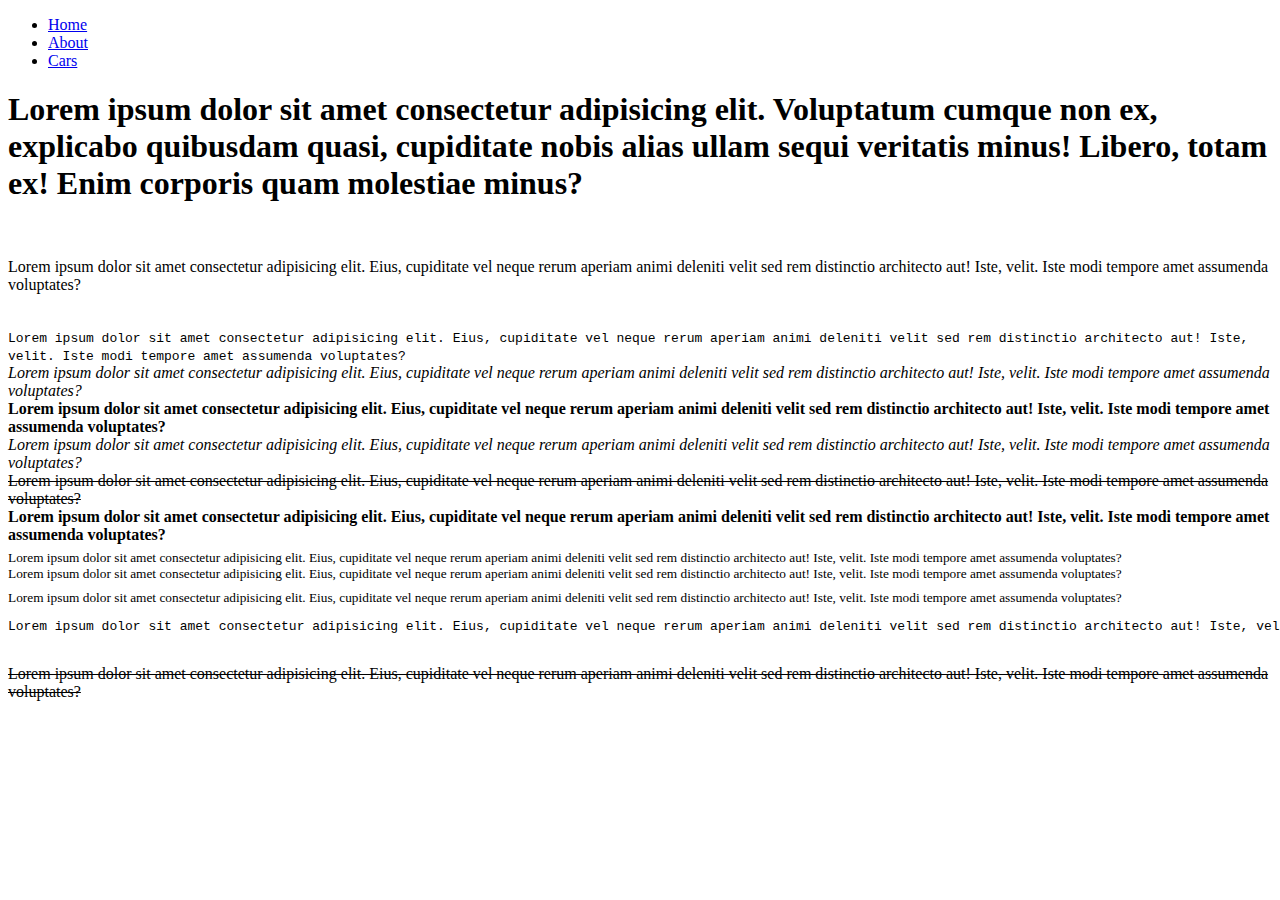
==== WebPage/Index.html @ 8db14744 "fuking hell git" ====
<!DOCTYPE html>
<html lang="en">

<head>
    <meta charset="UTF-8">
    <meta name="viewport" content="width=device-width, initial-scale=1.0">
    <title>BuyMyCar</title>
    <link rel="stylesheet" href="a">
</head>

<body>
    <nav>
        
    </nav>
    <div>
        <ul >
            <li><a href="Index.html">Home</a></li>
            <li><a href="/WebPage/Page/Decription.html">About</a></li>
            <li><a href="/WebPage/Page/Galery.html">Cars</a></li>
        </ul>
    </div>

    <section>

    </section>




    <h1>Lorem ipsum dolor sit amet consectetur adipisicing elit. Voluptatum cumque non ex, explicabo quibusdam quasi,
        cupiditate nobis alias ullam sequi veritatis minus! Libero, totam ex! Enim corporis quam molestiae minus?</h1>
    <br>
    <p>Lorem ipsum dolor sit amet consectetur adipisicing elit. Eius, cupiditate vel neque rerum aperiam animi deleniti
        velit sed rem distinctio architecto aut! Iste, velit. Iste modi tempore amet assumenda voluptates?</p>
    <br>
    <code>Lorem ipsum dolor sit amet consectetur adipisicing elit. Eius, cupiditate vel neque rerum aperiam animi deleniti velit sed rem distinctio architecto aut! Iste, velit. Iste modi tempore amet assumenda voluptates?</code>
    <br>
    <cite>Lorem ipsum dolor sit amet consectetur adipisicing elit. Eius, cupiditate vel neque rerum aperiam animi
        deleniti velit sed rem distinctio architecto aut! Iste, velit. Iste modi tempore amet assumenda
        voluptates?</cite>
    <br>
    <b>Lorem ipsum dolor sit amet consectetur adipisicing elit. Eius, cupiditate vel neque rerum aperiam animi deleniti
        velit sed rem distinctio architecto aut! Iste, velit. Iste modi tempore amet assumenda voluptates?</b>
    <br>
    <i>Lorem ipsum dolor sit amet consectetur adipisicing elit. Eius, cupiditate vel neque rerum aperiam animi deleniti
        velit sed rem distinctio architecto aut! Iste, velit. Iste modi tempore amet assumenda voluptates?</i>
    <br>
    <del>Lorem ipsum dolor sit amet consectetur adipisicing elit. Eius, cupiditate vel neque rerum aperiam animi
        deleniti velit sed rem distinctio architecto aut! Iste, velit. Iste modi tempore amet assumenda
        voluptates?</del>
    <br>
    <strong>Lorem ipsum dolor sit amet consectetur adipisicing elit. Eius, cupiditate vel neque rerum aperiam animi
        deleniti velit sed rem distinctio architecto aut! Iste, velit. Iste modi tempore amet assumenda
        voluptates?</strong>
    <br>
    <sub>Lorem ipsum dolor sit amet consectetur adipisicing elit. Eius, cupiditate vel neque rerum aperiam animi
        deleniti velit sed rem distinctio architecto aut! Iste, velit. Iste modi tempore amet assumenda
        voluptates?</sub>
    <br>
    <sup>Lorem ipsum dolor sit amet consectetur adipisicing elit. Eius, cupiditate vel neque rerum aperiam animi
        deleniti velit sed rem distinctio architecto aut! Iste, velit. Iste modi tempore amet assumenda
        voluptates?</sup>
    <br>
    <small>Lorem ipsum dolor sit amet consectetur adipisicing elit. Eius, cupiditate vel neque rerum aperiam animi
        deleniti velit sed rem distinctio architecto aut! Iste, velit. Iste modi tempore amet assumenda
        voluptates?</small>
    <br>
    <pre>Lorem ipsum dolor sit amet consectetur adipisicing elit. Eius, cupiditate vel neque rerum aperiam animi deleniti velit sed rem distinctio architecto aut! Iste, velit. Iste modi tempore amet assumenda voluptates?</pre>
    <br>
    <s>Lorem ipsum dolor sit amet consectetur adipisicing elit. Eius, cupiditate vel neque rerum aperiam animi deleniti
        velit sed rem distinctio architecto aut! Iste, velit. Iste modi tempore amet assumenda voluptates?</s>
    <br>
</body>

</html>
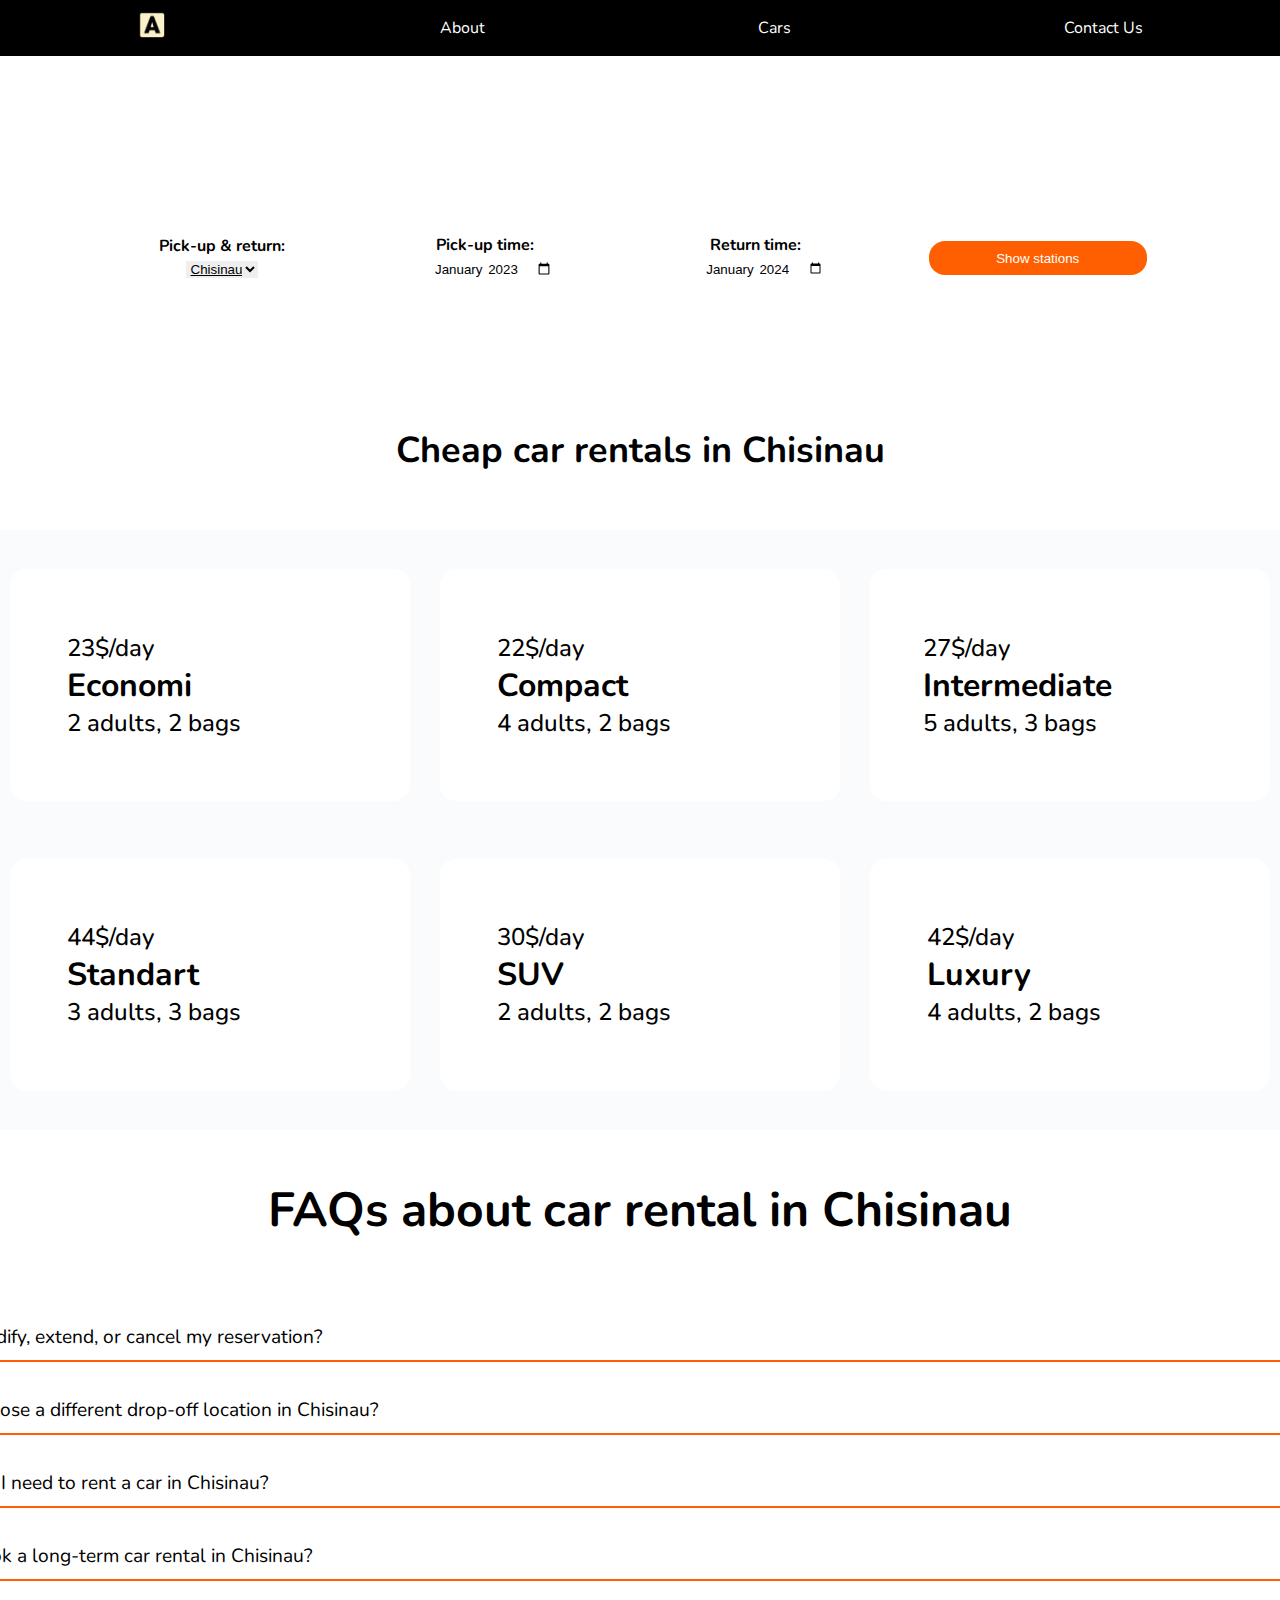
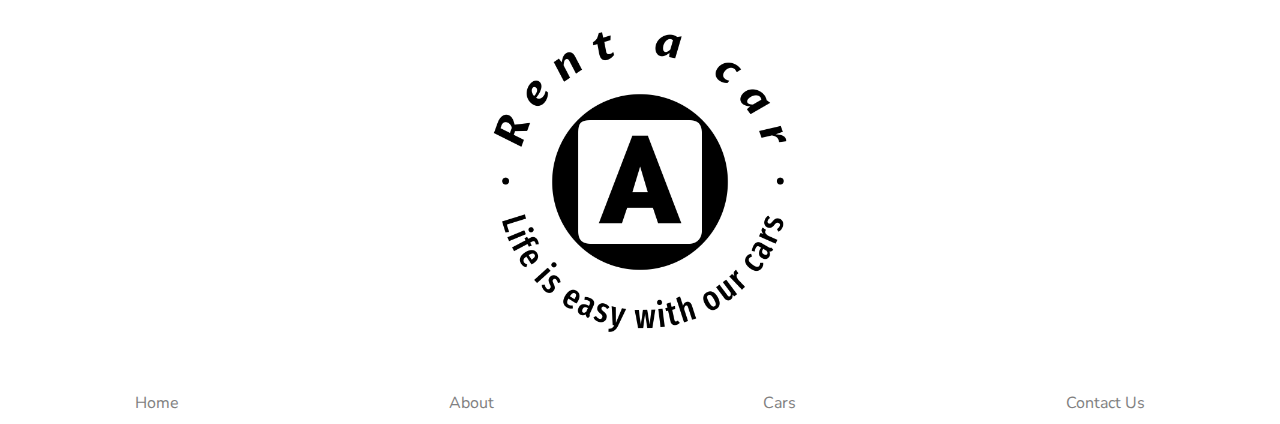
==== commit 9db3355e: "final version" ====
--- a/WebPage/Index.html
+++ b/WebPage/Index.html
@@ -5,71 +5,240 @@
     <meta charset="UTF-8">
     <meta name="viewport" content="width=device-width, initial-scale=1.0">
     <title>BuyMyCar</title>
-    <link rel="stylesheet" href="a">
+    <link rel="stylesheet" href="app.css">
+    <link rel="preconnect" href="https://fonts.googleapis.com">
+    <link rel="preconnect" href="https://fonts.gstatic.com" crossorigin>
+    <link href="https://fonts.googleapis.com/css2?family=Nunito:wght@200;300;400;500;600;700;800;900&display=swap"
+        rel="stylesheet">
 </head>
 
 <body>
-    <nav>
-        
+    <nav class="NavBar">
+        <p id="logo"><a href="/WebPage/Index.html"><img src="/WebPage/Img/rent-a-car-favicon-color.png" alt=""></a></p>
+        <p><a href="/WebPage/Page/Decription.html">About</a></p>
+        <p><a href="/WebPage/Page/Galery.html">Cars</a></p>
+        <p><a href="/WebPage/Page/Contact.html">Contact Us</a></p>
     </nav>
-    <div>
-        <ul >
-            <li><a href="Index.html">Home</a></li>
-            <li><a href="/WebPage/Page/Decription.html">About</a></li>
-            <li><a href="/WebPage/Page/Galery.html">Cars</a></li>
-        </ul>
-    </div>
+
+    <section class="PreForm">
+        <div class="div2">
+            <h1>Car rental in Chisinau</h1>
+        </div>
+        <div class="Form">
+            <form action="#">
+                <div class="pick-up-return">
+                    <label for="City">
+                        Pick-up & return:
+                    </label>
+                    <select id="City">
+                        <option value="Chisinau">Chisinau</option>
+                        <option value="Balti">Balti</option>
+                        <option value="Cahul">Cahul</option>
+                        <option value="Ungheni">Ungheni</option>
+                    </select>
+                </div>
+
+                <div class="pick-up">
+                    <label for="pick-UpTime">Pick-up time: </label>
+                    <input type="month" value="2023-01" lang="en">
+                </div>
+
+                <div class="return">
+                    <label for="RetrunTime">Return time: </label>
+                    <input type="month" value="2024-01" lang="en">
+
+                </div>
+
+
+                <input type="button" value="Show stations" id="inputButton">
+            </form>
+        </div>
+    </section>
 
     <section>
-
-    </section>
-
-
-
-
-    <h1>Lorem ipsum dolor sit amet consectetur adipisicing elit. Voluptatum cumque non ex, explicabo quibusdam quasi,
-        cupiditate nobis alias ullam sequi veritatis minus! Libero, totam ex! Enim corporis quam molestiae minus?</h1>
-    <br>
-    <p>Lorem ipsum dolor sit amet consectetur adipisicing elit. Eius, cupiditate vel neque rerum aperiam animi deleniti
-        velit sed rem distinctio architecto aut! Iste, velit. Iste modi tempore amet assumenda voluptates?</p>
-    <br>
-    <code>Lorem ipsum dolor sit amet consectetur adipisicing elit. Eius, cupiditate vel neque rerum aperiam animi deleniti velit sed rem distinctio architecto aut! Iste, velit. Iste modi tempore amet assumenda voluptates?</code>
-    <br>
-    <cite>Lorem ipsum dolor sit amet consectetur adipisicing elit. Eius, cupiditate vel neque rerum aperiam animi
-        deleniti velit sed rem distinctio architecto aut! Iste, velit. Iste modi tempore amet assumenda
-        voluptates?</cite>
-    <br>
-    <b>Lorem ipsum dolor sit amet consectetur adipisicing elit. Eius, cupiditate vel neque rerum aperiam animi deleniti
-        velit sed rem distinctio architecto aut! Iste, velit. Iste modi tempore amet assumenda voluptates?</b>
-    <br>
-    <i>Lorem ipsum dolor sit amet consectetur adipisicing elit. Eius, cupiditate vel neque rerum aperiam animi deleniti
-        velit sed rem distinctio architecto aut! Iste, velit. Iste modi tempore amet assumenda voluptates?</i>
-    <br>
-    <del>Lorem ipsum dolor sit amet consectetur adipisicing elit. Eius, cupiditate vel neque rerum aperiam animi
-        deleniti velit sed rem distinctio architecto aut! Iste, velit. Iste modi tempore amet assumenda
-        voluptates?</del>
-    <br>
-    <strong>Lorem ipsum dolor sit amet consectetur adipisicing elit. Eius, cupiditate vel neque rerum aperiam animi
-        deleniti velit sed rem distinctio architecto aut! Iste, velit. Iste modi tempore amet assumenda
-        voluptates?</strong>
-    <br>
-    <sub>Lorem ipsum dolor sit amet consectetur adipisicing elit. Eius, cupiditate vel neque rerum aperiam animi
-        deleniti velit sed rem distinctio architecto aut! Iste, velit. Iste modi tempore amet assumenda
-        voluptates?</sub>
-    <br>
-    <sup>Lorem ipsum dolor sit amet consectetur adipisicing elit. Eius, cupiditate vel neque rerum aperiam animi
-        deleniti velit sed rem distinctio architecto aut! Iste, velit. Iste modi tempore amet assumenda
-        voluptates?</sup>
-    <br>
-    <small>Lorem ipsum dolor sit amet consectetur adipisicing elit. Eius, cupiditate vel neque rerum aperiam animi
-        deleniti velit sed rem distinctio architecto aut! Iste, velit. Iste modi tempore amet assumenda
-        voluptates?</small>
-    <br>
-    <pre>Lorem ipsum dolor sit amet consectetur adipisicing elit. Eius, cupiditate vel neque rerum aperiam animi deleniti velit sed rem distinctio architecto aut! Iste, velit. Iste modi tempore amet assumenda voluptates?</pre>
-    <br>
-    <s>Lorem ipsum dolor sit amet consectetur adipisicing elit. Eius, cupiditate vel neque rerum aperiam animi deleniti
-        velit sed rem distinctio architecto aut! Iste, velit. Iste modi tempore amet assumenda voluptates?</s>
-    <br>
+        <div class="div1">
+            <h2>Cheap car rentals in Chisinau</h2>
+        </div>
+        <main>
+            <div class="cars">
+                <div>
+                    <div class="textCar">
+                        <p>23$/day</p>
+                        <p><b>Economi</b></p>
+                        <p>2 adults, 2 bags</p>
+                    </div>
+                    <div class="imgCar"><img
+                            src="https://content.r9cdn.net/rimg/carimages/generic/02_economy_white.png?width=150&height=180"
+                            alt="">
+                    </div>
+                </div>
+
+                <div>
+                    <div class="textCar">
+                        <p>22$/day</p>
+                        <p><b>Compact</b></p>
+                        <p>4 adults, 2 bags</p>
+                    </div>
+                    <div class="imgCar"><img
+                            src="https://content.r9cdn.net/rimg/carimages/generic/03_standard_white.png?width=150&height=180"
+                            alt="">
+                    </div>
+                </div>
+
+                <div>
+                    <div class="textCar">
+                        <p>27$/day</p>
+                        <p><b>Intermediate</b></p>
+                        <p>5 adults, 3 bags</p>
+                    </div>
+                    <div class="imgCar"><img
+                            src="//content.r9cdn.net/rimg/carimages/generic/11_van_white.png?width=150&height=180"
+                            alt="">
+                    </div>
+                </div>
+
+                <div>
+                    <div class="textCar">
+                        <p>44$/day</p>
+                        <p><b>Standart</b></p>
+                        <p>3 adults, 3 bags</p>
+                    </div>
+                    <div class="imgCar"><img
+                            src="https://content.r9cdn.net/rimg/carimages/generic/04_premium.png?width=150&height=180"
+                            alt="">
+                    </div>
+                </div>
+
+                <div>
+                    <div class="textCar">
+                        <p>30$/day</p>
+                        <p><b>SUV</b></p>
+                        <p>2 adults, 2 bags</p>
+                    </div>
+                    <div class="imgCar"><img
+                            src="https://content.r9cdn.net/rimg/carimages/generic/06_suv-medium_white.png?width=150&height=180"
+                            alt="">
+                    </div>
+                </div>
+
+                <div>
+                    <div class="textCar">
+                        <p>42$/day</p>
+                        <p><b>Luxury</b></p>
+                        <p>4 adults, 2 bags</p>
+                    </div>
+                    <div class="imgCar"><img
+                            src="https://content.r9cdn.net/rimg/carimages/generic/05_suv-small_white.png?width=150&height=180"
+                            alt="">
+                    </div>
+                </div>
+            </div>
+    </section>
+
+    <section>
+        <div class="div1">
+            <h1>FAQs about car rental in Chisinau</h1>
+        </div>
+        <div class="FQ">
+            <div class="FQ-Element">
+                <p>Can I modify, extend, or cancel my reservation?</p>
+                <span>
+                    <svg viewBox="0 0 1024 1024" class="icon" version="1.1" xmlns="http://www.w3.org/2000/svg"
+                        fill="#000000" stroke="#000000">
+                        <g id="SVGRepo_bgCarrier" stroke-width="0"></g>
+                        <g id="SVGRepo_tracerCarrier" stroke-linecap="round" stroke-linejoin="round"></g>
+                        <g id="SVGRepo_iconCarrier">
+                            <path d="M460 459.3m-245.2 0a245.2 245.2 0 1 0 490.4 0 245.2 245.2 0 1 0-490.4 0Z"
+                                fill="#fafbfc"></path>
+                            <path
+                                d="M460 719c-69.4 0-134.6-27-183.6-76.1s-76.1-114.3-76.1-183.6c0-69.4 27-134.6 76.1-183.6s114.3-76.1 183.6-76.1c69.4 0 134.6 27 183.6 76.1s76.1 114.3 76.1 183.6c0 69.4-27 134.6-76.1 183.6S529.4 719 460 719z m0-490.4c-61.6 0-119.6 24-163.1 67.6-43.6 43.6-67.6 101.5-67.6 163.1s24 119.6 67.6 163.1C340.4 666 398.4 690 460 690s119.6-24 163.1-67.6c43.6-43.6 67.6-101.5 67.6-163.1s-24-119.6-67.6-163.1c-43.5-43.6-101.5-67.6-163.1-67.6z"
+                                fill="#ff5f00"></path>
+                            <path
+                                d="M640.6 630.6c8.7-8.7 22.8-8.7 31.5 0L802 760.5c8.6 8.9 8.3 23-0.5 31.5-8.6 8.3-22.3 8.3-31 0L640.6 662.1c-8.4-8.6-8.1-22.6 0-31.5z"
+                                fill="#ff5f00"></path>
+                        </g>
+                    </svg>
+                </span>
+            </div>
+
+            <div class="FQ-Element">
+                <p>Can I choose a different drop-off location in Chisinau?</p>
+                <span>
+                    <svg viewBox="0 0 1024 1024" class="icon" version="1.1" xmlns="http://www.w3.org/2000/svg"
+                        fill="#000000" stroke="#000000">
+                        <g id="SVGRepo_bgCarrier" stroke-width="0"></g>
+                        <g id="SVGRepo_tracerCarrier" stroke-linecap="round" stroke-linejoin="round"></g>
+                        <g id="SVGRepo_iconCarrier">
+                            <path d="M460 459.3m-245.2 0a245.2 245.2 0 1 0 490.4 0 245.2 245.2 0 1 0-490.4 0Z"
+                                fill="#fafbfc"></path>
+                            <path
+                                d="M460 719c-69.4 0-134.6-27-183.6-76.1s-76.1-114.3-76.1-183.6c0-69.4 27-134.6 76.1-183.6s114.3-76.1 183.6-76.1c69.4 0 134.6 27 183.6 76.1s76.1 114.3 76.1 183.6c0 69.4-27 134.6-76.1 183.6S529.4 719 460 719z m0-490.4c-61.6 0-119.6 24-163.1 67.6-43.6 43.6-67.6 101.5-67.6 163.1s24 119.6 67.6 163.1C340.4 666 398.4 690 460 690s119.6-24 163.1-67.6c43.6-43.6 67.6-101.5 67.6-163.1s-24-119.6-67.6-163.1c-43.5-43.6-101.5-67.6-163.1-67.6z"
+                                fill="#ff5f00"></path>
+                            <path
+                                d="M640.6 630.6c8.7-8.7 22.8-8.7 31.5 0L802 760.5c8.6 8.9 8.3 23-0.5 31.5-8.6 8.3-22.3 8.3-31 0L640.6 662.1c-8.4-8.6-8.1-22.6 0-31.5z"
+                                fill="#ff5f00"></path>
+                        </g>
+                    </svg>
+                </span>
+            </div>
+
+            <div class="FQ-Element">
+                <p>What do I need to rent a car in Chisinau?</p>
+                <span>
+                    <svg viewBox="0 0 1024 1024" class="icon" version="1.1" xmlns="http://www.w3.org/2000/svg"
+                        fill="#000000" stroke="#000000">
+                        <g id="SVGRepo_bgCarrier" stroke-width="0"></g>
+                        <g id="SVGRepo_tracerCarrier" stroke-linecap="round" stroke-linejoin="round"></g>
+                        <g id="SVGRepo_iconCarrier">
+                            <path d="M460 459.3m-245.2 0a245.2 245.2 0 1 0 490.4 0 245.2 245.2 0 1 0-490.4 0Z"
+                                fill="#fafbfc"></path>
+                            <path
+                                d="M460 719c-69.4 0-134.6-27-183.6-76.1s-76.1-114.3-76.1-183.6c0-69.4 27-134.6 76.1-183.6s114.3-76.1 183.6-76.1c69.4 0 134.6 27 183.6 76.1s76.1 114.3 76.1 183.6c0 69.4-27 134.6-76.1 183.6S529.4 719 460 719z m0-490.4c-61.6 0-119.6 24-163.1 67.6-43.6 43.6-67.6 101.5-67.6 163.1s24 119.6 67.6 163.1C340.4 666 398.4 690 460 690s119.6-24 163.1-67.6c43.6-43.6 67.6-101.5 67.6-163.1s-24-119.6-67.6-163.1c-43.5-43.6-101.5-67.6-163.1-67.6z"
+                                fill="#ff5f00"></path>
+                            <path
+                                d="M640.6 630.6c8.7-8.7 22.8-8.7 31.5 0L802 760.5c8.6 8.9 8.3 23-0.5 31.5-8.6 8.3-22.3 8.3-31 0L640.6 662.1c-8.4-8.6-8.1-22.6 0-31.5z"
+                                fill="#ff5f00"></path>
+                        </g>
+                    </svg>
+                </span>
+            </div>
+
+            <div class="FQ-Element">
+                <p>Can I book a long-term car rental in Chisinau?</p>
+                <span >
+                    <svg viewBox="0 0 1024 1024" class="icon" version="1.1" xmlns="http://www.w3.org/2000/svg"
+                        fill="#000000" stroke="#000000">
+                        <g id="SVGRepo_bgCarrier" stroke-width="0"></g>
+                        <g id="SVGRepo_tracerCarrier" stroke-linecap="round" stroke-linejoin="round"></g>
+                        <g id="SVGRepo_iconCarrier">
+                            <path d="M460 459.3m-245.2 0a245.2 245.2 0 1 0 490.4 0 245.2 245.2 0 1 0-490.4 0Z"
+                                fill="#fafbfc"></path>
+                            <path
+                                d="M460 719c-69.4 0-134.6-27-183.6-76.1s-76.1-114.3-76.1-183.6c0-69.4 27-134.6 76.1-183.6s114.3-76.1 183.6-76.1c69.4 0 134.6 27 183.6 76.1s76.1 114.3 76.1 183.6c0 69.4-27 134.6-76.1 183.6S529.4 719 460 719z m0-490.4c-61.6 0-119.6 24-163.1 67.6-43.6 43.6-67.6 101.5-67.6 163.1s24 119.6 67.6 163.1C340.4 666 398.4 690 460 690s119.6-24 163.1-67.6c43.6-43.6 67.6-101.5 67.6-163.1s-24-119.6-67.6-163.1c-43.5-43.6-101.5-67.6-163.1-67.6z"
+                                fill="#ff5f00"></path>
+                            <path
+                                d="M640.6 630.6c8.7-8.7 22.8-8.7 31.5 0L802 760.5c8.6 8.9 8.3 23-0.5 31.5-8.6 8.3-22.3 8.3-31 0L640.6 662.1c-8.4-8.6-8.1-22.6 0-31.5z"
+                                fill="#ff5f00"></path>
+                        </g>
+                    </svg>
+                </span>
+            </div>
+
+        </div>
+    </section>
+
+    <section>
+        <div class="div-big-logo">
+            <img src="/WebPage/Img/rent-a-car-high-resolution-logo-black-transparent.png" alt="" id="logo-big">
+        </div>
+    </section>
+
+    <footer class="footer">
+        <p><a href="/WebPage/Index.html">Home</a></p>
+        <p><a href="/WebPage/Page/Decription.html">About</a></p>
+        <p><a href="/WebPage/Page/Galery.html">Cars</a></p>
+        <p><a href="/WebPage/Page/Contact.html">Contact Us</a></p>
+    </footer>
 </body>
 
 </html>--- a/WebPage/app.css
+++ b/WebPage/app.css
@@ -0,0 +1,580 @@
+
+*{
+    margin: 0;
+    font-family: 'Nunito', sans-serif;
+}
+
+nav p {
+    display: flex;
+    /* background-color: darkgrey; */
+    margin: 5px 5px;
+    padding: 5px 5px;
+    justify-content: center;
+    text-align: center;
+    align-content: space-around;
+    flex-grow: 5;
+    border-radius: 10px;
+}
+
+
+nav {
+    background-color: black;
+    display: flex;
+    justify-content: space-between;
+    align-items: center;
+}
+
+nav a{
+    color: white;
+    text-decoration: none;
+}
+
+/* home page start*/
+
+#logo img{
+    height: 30px;
+}
+
+#logo:hover{
+    background-color: black;
+}
+
+.NavBar p:hover {
+    text-decoration: underline white;
+    background-color: rgb(56, 58, 58);
+    transition: 0.25s;
+}
+
+.PreForm{
+    /* background-color: rgb(232, 119, 54); */
+    background: no-repeat url("https://farm6.staticflickr.com/5708/22044358452_2d77baeb08_b.jpg") ;
+    background-size: cover;
+}
+
+
+.Form {
+    height: 14rem;
+    display: flex;
+    justify-content: center;
+    flex-wrap: wrap;
+    align-content: space-around;
+}
+
+form {
+
+    padding: 20px;
+    color: black;
+    background-color: white;
+    margin: 0px 20px;
+    display: flex;
+    font-weight: 700;
+    font-size: medium;
+    width: 85%;
+    height: 30%;
+    justify-content: space-around;
+    align-items: center;
+    border-radius: 1rem;
+}
+
+form div select, input{
+    
+    border: 0;
+    text-decoration: underline black solid;
+    font-family: 'Franklin Gothic Medium', 'Arial Narrow', Arial, sans-serif;
+    text-align: center;
+    margin: 4px;
+}
+
+.pick-up-return, .pick-up, .return{
+    display: grid;
+    Justify-content: space-around;
+    justify-items: center;
+    align-items: center;
+    text-align: center;
+    margin: 30px;
+}
+
+form #inputButton{
+    width: 20%;
+    height: 50%;
+    background-color: #ff5f00;
+    color: white;
+    text-decoration: none;
+    border-radius: 1rem;
+}
+
+.FamousPlaces{
+    display: flex;
+    justify-content: space-around;
+
+}
+
+.FamousPlaces div{
+    margin: 20px;
+    padding: 20px;
+    text-align: center;
+}
+
+#inputButton:hover {
+    text-decoration: underline white;
+    background-color: rgb(56, 58, 58);
+    transition: 0.25s;
+}
+
+#FamousPlaces {
+    display: grid;
+}
+
+.cars {
+    display: grid;
+    height: 600px;
+    align-content: space-evenly;
+    justify-content: space-around;
+    grid-template-columns: auto auto auto;
+    gap: 10px;
+    background-color: white;
+    padding: 20pxpx;
+    background-color: #fafbfc;
+}
+
+.cars > div {
+    height: 12rem;
+    width: 25rem;
+    border-radius: 1rem;
+    text-align: center;
+    padding: 20px 0;
+    font-size: 30px;
+    margin: 0.5rem;
+    display: flex;
+    justify-content: space-around;
+    align-items: center;
+    background-color: white;
+
+}
+
+section .div1 {
+    font-size: large;
+    font-weight: 600;
+    display: flex;
+    margin: 20px;
+    padding: 10px;
+    justify-content: center;
+    align-items: center;
+    font-size: x-large;
+    height: 100px;
+}
+
+section .div2 {
+    font-size: large;
+    font-weight: 600;
+    display: flex;
+    color: white;
+    padding: 10px;
+    justify-content: center;
+    align-items: flex-end;
+    font-size: x-large;
+    height: 70px;
+    
+}
+
+.cars > div:hover{
+    color: white;
+    transition: 0.25s;
+    background-color: gray;
+}
+
+*section{
+    background-color: #fafbfc;
+}
+
+.textCar {
+    text-align: left;
+    font-weight: 500;
+    font-size: 1.5rem;
+}
+
+.textCar p b {
+    font-size: 2rem;
+}
+
+svg {
+    height: 25px;
+}
+
+.FQ {
+    display: grid;
+    align-items: center;
+    justify-content: center
+}
+
+.FQ-Element {
+    font-size: larger;
+    text-align: left;
+    align-items: flex-end;
+    height: 60px;
+    border-bottom: 2px solid #ff5f00;
+    width: 90rem;
+    display: flex;
+    justify-content: space-between;
+    margin-bottom: 1px;
+    padding-bottom: 10px;
+}
+
+/* .FQ-Element:nth-last-child(1){
+    border-bottom: 0;
+} */
+
+.div-big-logo{
+    display: flex;
+    justify-content: center;
+    margin: 50px;
+}
+
+#logo-big{
+    display: flex;
+    height: 300px;
+
+}
+
+
+/* home page end*/
+
+footer {
+    margin-top: 30px;
+    display: flex;
+    justify-content: center;
+    align-items: center;
+}
+
+.footer p {
+    display: flex;
+    /* background-color: darkgrey; */
+    margin: 5px 5px;
+    padding: 5px 5px;
+    justify-content: center;
+    text-align: center;
+    align-content: space-around;
+    flex-grow: 5;
+    border-radius: 10px;
+}
+
+.footer a{
+    text-decoration: none;
+    color: gray;
+}
+
+
+
+.footer p:hover a {
+    color: white;
+    transition: 0.25s;
+}
+
+.footer p:hover{
+    background-color: gray;
+    transition: 0.25s;
+}
+
+
+/* Description start*/
+
+.Description{
+    background-color: #fafbfc;
+}
+
+#Description {
+    display: block;
+}
+
+#Description p, .h2-q > q, #Description-with-ul-ul1 li, #Description-with-ul-ul2 li {
+    font-size: large;
+    font-weight: 500; 
+}
+
+.h1-p{
+    display: grid;
+    height: 20%;
+    margin: 5% 5%;
+    width: 90%;
+    text-align: center;
+    justify-content: space-between;
+    align-content: space-between;
+    align-items: baseline;
+    justify-items: center;
+    background-color: white;
+    border-radius: 1rem;
+    padding: 1%;
+    border-bottom: 2px solid #ff5f00;
+}
+
+.h1-p h1 {
+    margin: 1em 0;
+    border-radius: 1rem;
+    padding: 1%;
+}
+
+.Description-with-ul{
+    display: grid;
+    height: 10%;
+    margin: 5%;
+    width: 90%;
+    /* grid-template-columns: 100% 50% 50%;
+    grid-template-rows: 30% 50% 50%; */
+    grid-template-areas:
+    "div-1  div-1"
+    "div-2  div-3"
+    "div-2  div-3";
+    background-color: white;
+    border-radius: 1rem;
+    padding: 1%;
+    border-bottom: 2px solid #ff5f00;
+}
+
+#Description-with-ul-ul2{
+    grid-area: div-3;
+}
+
+#Description-with-ul-ul1{
+    grid-area: div-2;
+}
+
+#Description-with-ul-h1{
+    grid-area: div-1;
+}
+
+.Description-with-ul h1 {
+    margin: 1em 0;
+}
+
+.h2-q {
+    height: 10%;
+    margin: 5%;
+    width: 90%;
+    background-color: white;
+    border-radius: 1rem;
+    padding: 1%;
+    border-bottom: 2px solid #ff5f00;
+}
+
+
+
+.h2-q > h2 {
+    margin: 1% 0;
+    padding: 1% 0;
+}
+
+/* description end*/
+
+
+/*car galery start*/
+#Galery{
+    background-color: #fafbfc;
+}
+
+#CarGalery .cars {
+    display: grid;
+    height: 50%;
+    align-content: space-evenly;
+    justify-content: space-around;
+    grid-template-columns: auto auto auto;
+    gap: 10px;
+    background-color: white;
+    padding: 20px;
+    background-color: #fafbfc;
+}
+
+#CarGalery .cars > div {
+    height: 12rem;
+    width: 25rem;
+    border-radius: 1rem;
+    text-align: center;
+    padding: 20px 0;
+    font-size: 30px;
+    margin: 0.5rem;
+    display: flex;
+    justify-content: space-around;
+    align-items: center;
+    background-color: white;
+
+}
+
+#CarGalery .div1, #intro, .div-contacts-logo {
+    justify-content: space-around;
+    font-size: large;
+    font-weight: 600;
+    display: flex;
+    margin: 20px;
+    padding: 10px;
+    justify-content: center;
+    align-items: center;
+    font-size: x-large;
+    height: 100px;
+    background-color: white;
+    border-radius: 1rem;
+    border-bottom: 2px solid #ff5f00;
+}
+
+#CarGalery .div2 {
+    font-size: large;
+    font-weight: 600;
+    display: flex;
+    color: white;
+    padding: 10px;
+    justify-content: center;
+    align-items: flex-end;
+    font-size: x-large;
+    height: 70px;
+    
+}
+
+#CarGalery .cars > div:hover{
+    color: white;
+    transition: 0.25s;
+    background-color: gray;
+}
+
+
+#CarGalery .textCar {
+    text-align: left;
+    font-weight: 500;
+    font-size: 1.5rem;
+}
+
+#CarGalery .textCar p b {
+    font-size: 2rem;
+}
+
+.photo-galery {
+    display: grid;
+    width: 90%;
+    height: 90%;
+    align-items: space-around;
+    border-radius: 1rem;
+    text-align: center;
+    padding: 2%;
+    font-size: 30px;
+    margin: 5%;
+    justify-content: space-around;
+    align-items: center;
+    background-color: white;
+    border-bottom: 2px solid #ff5f00;
+}
+
+.div-img img{
+    width: 60%;
+    height: 70%;
+}
+
+#div-photo-galery {
+    justify-content: space-around;
+    display: grid;
+    height: 50%;
+    align-content: space-around;
+    justify-content: space-around;
+    grid-template-columns: auto auto auto;
+    gap: 10px;
+    background-color: white;
+    padding: 2%;
+    background-color: #fafbfc;
+}
+
+/* galery end */
+
+/* start contacts */
+
+.div-contacts{
+    display: grid;
+    grid-template-columns: 50% 50%;
+    width: 100%;
+    align-items: center;
+    justify-items: center;
+}
+
+.div-contacts-form {
+    text-decoration: none;
+    width: 100%;
+    display: flex;
+    flex-wrap: nowrap;
+    flex-direction: column;
+    align-content: center;
+    justify-content: flex-start;
+    height: auto;
+}
+.div-contacts-form > span {
+    align-items: center;
+}
+
+.div-contacts-form svg {
+    height: 1.75rem;
+}
+
+input[type=text], input[type=tel], input[type=email], textarea {
+    width: 100%;
+    padding: 12px;
+    border: 1px solid #ccc;
+    border-radius: 4px;
+    box-sizing: border-box;
+    margin-top: 6px;
+    margin-bottom: 16px;
+    resize: vertical;
+    text-align: left;
+    text-decoration: none;
+}
+  
+.div-contacts-text {
+    width: 100%;
+    align-items: flex-end;
+    display: flex;
+    height: 100%;
+    flex-wrap: nowrap;
+    align-content: center;
+    flex-direction: column;
+    justify-content: center;
+    padding: 20px;
+    margin: 20px;
+    text-align: left;
+    font-size: x-large;
+}
+
+.div-contacts-text > h2 {
+    margin-top: 20px;
+    text-align: left;
+}
+
+.filedset1 {
+    border-radius: 1rem;
+}
+
+.div-contacts-form input[type=button]{
+    width: 100%;
+    height: 30px;
+    background-color: #ff5f00;
+    color: white;
+    text-decoration: none;
+    border-radius: 1rem;
+}
+
+.div-contacts-form input[type=button]:hover {
+    text-decoration: underline white;
+    background-color: rgb(56, 58, 58);
+    transition: 0.25s;
+}
+
+.div-contacts-form-icon, .div-contacts-form-text {
+    vertical-align: middle;
+    display: inline-block;
+}
+
+.map {
+    display: flex;
+    align-items: center;
+    justify-content: center;
+}
+
+.map > iframe {
+    width: 60%;
+    height: 600px;
+    border-radius: 1rem;
+    margin: 1%;
+    padding: 1%;
+}